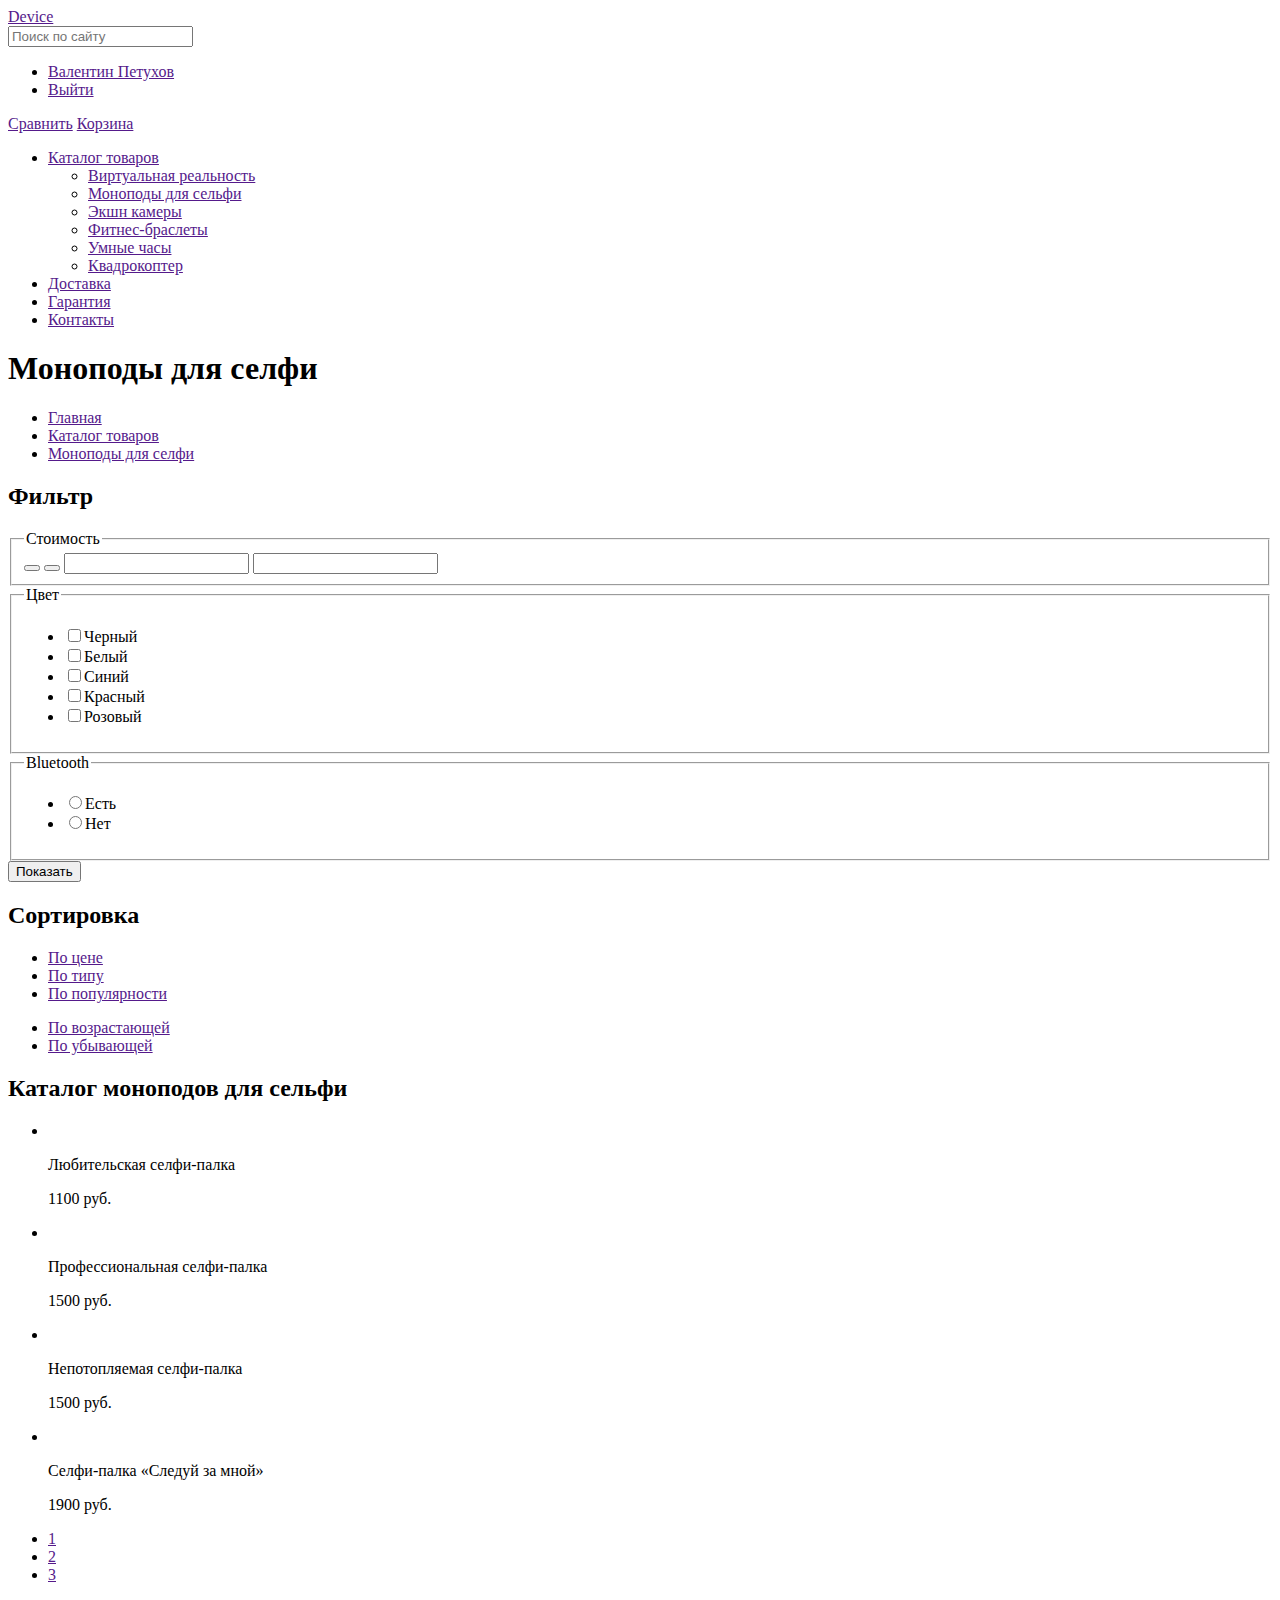
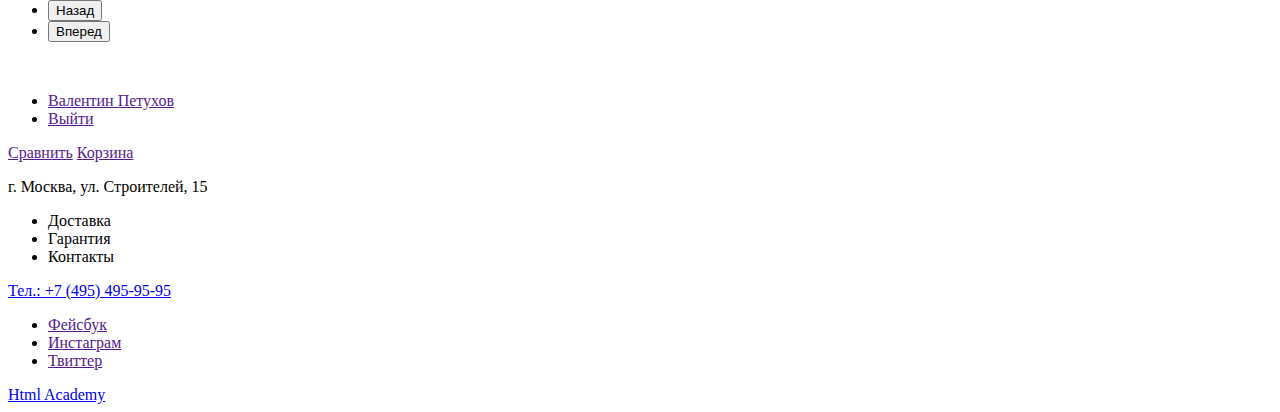
==== catalog.html @ 53449e1a "разметка главной и каталога" ====
<!DOCTYPE html>
<html lang="ru">

<head>
  <meta charset="UTF-8">
  <title>Интернет магазин электронных гаджетов "Device"</title>
</head>

<body>
  <header>
    <a href="">Device</a>
    <form action="">
      <input type="search" placeholder="Поиск по сайту">
    </form>
    <ul>
      <li><a href="">Валентин Петухов</a></li>
      <li><a href="">Выйти</a></li>
    </ul>
    <a href="">Сравнить</a>
    <a href="">Корзина</a>
    <nav>
      <ul>
        <li>
          <a href="">Каталог товаров</a>
          <ul>
            <li><a href="">Виртуальная реальность</a></li>
            <li><a href="">Моноподы для сельфи</a></li>
            <li><a href="">Экшн камеры</a></li>
            <li><a href="">Фитнес-браслеты</a></li>
            <li><a href="">Умные часы</a></li>
            <li><a href="">Квадрокоптер</a></li>
          </ul>
        </li>
        <li><a href="">Доставка</a></li>
        <li><a href="">Гарантия</a></li>
        <li><a href="">Контакты</a></li>
      </ul>
    </nav>
  </header>
  <main>
    <h1>Моноподы для селфи</h1>
    <ul>
      <li><a href="">Главная</a></li>
      <li><a href="">Каталог товаров</a></li>
      <li><a href="">Моноподы для селфи</a></li>
    </ul>
    <section>
      <h2>Фильтр</h2>
      <form action="https://echo.htmlacademy.ru">
        <fieldset>
          <legend>Стоимость</legend>
          <button type="button"></button>
          <button type="button"></button>
          <label for=""><input type="number" name="" id=""></label>
          <label for=""><input type="number" name="" id=""></label>
        </fieldset>
        <fieldset>
          <legend>Цвет</legend>
          <ul>
            <li><input type="checkbox" name="Black" id=""><label for="">Черный</label></li>
            <li><input type="checkbox" name="White" id=""><label for="">Белый</label></li>
            <li><input type="checkbox" name="Blue" id=""><label for="">Синий</label></li>
            <li><input type="checkbox" name="Red" id=""><label for="">Красный</label></li>
            <li><input type="checkbox" name="Pink" id=""><label for="">Розовый</label></li>
          </ul>
        </fieldset>
        <fieldset>
          <legend>Bluetooth</legend>
          <ul>
            <li><input type="radio" name="Bluetooth" id=""><label for="">Есть</label></li>
            <li><input type="radio" name="Bluetooth" id=""><label for="">Нет</label></li>
          </ul>
        </fieldset>
        <button type="submit">Показать</button>
      </form>
    </section>
    <div>
      <h2>Сортировка</h2>
      <ul>
        <li><a href="">По цене</a></li>
        <li><a href="">По типу</a></li>
        <li><a href="">По популярности</a></li>
      </ul>
      <ul>
        <li><a href="">По возрастающей</a></li>
        <li><a href="">По убывающей</a></li>
      </ul>
    </div>
    <section>
      <h2>Каталог моноподов для сельфи</h2>
      <ul>
        <li>
          <img src="" alt="">
          <p>Любительская селфи-палка</p>
          <p>1100 руб.</p>
        </li>
        <li>
          <img src="" alt="">
          <p>Профессиональная селфи-палка</p>
          <p>1500 руб.</p>
        </li>
        <li>
          <img src="" alt="">
          <p>Непотопляемая селфи-палка</p>
          <p>1500 руб.</p>
        </li>
        <li>
          <img src="" alt="">
          <p>Селфи-палка &laquo;Следуй за мной&raquo;</p>
          <p>1900 руб.</p>
        </li>
      </ul>
      <ul>
        <li><a href="">1</a></li>
        <li><a href="">2</a></li>
        <li><a href="">3</a></li>
      </ul>
      <ul>
        <li><button type="button">Назад</button></li>
        <li><button type="button">Вперед</button></li>
      </ul>
    </section>
  </main>
  <footer>
    <a href=""><img src="" alt=""></a>
    <ul>
      <li><a href="">Валентин Петухов</a></li>
      <li><a href="">Выйти</a></li>
    </ul>
    <a href="">Сравнить</a>
    <a href="">Корзина</a>
    <p>г. Москва, ул. Строителей, 15</p>
    <ul>
      <li>Доставка</li>
      <li>Гарантия</li>
      <li>Контакты</li>
    </ul>
    <a href="tel:+7 (495) 495-95-95">Тел.: +7 (495) 495-95-95</a>
    <ul>
      <li><a href="">Фейсбук</a></li>
      <li><a href="">Инстаграм</a></li>
      <li><a href="">Твиттер</a></li>
    </ul>
    <a class="link developers__link" href="https://htmlacademy.ru/intensive/htmlcss">Html Academy</a>
  </footer>
</body>

</html>
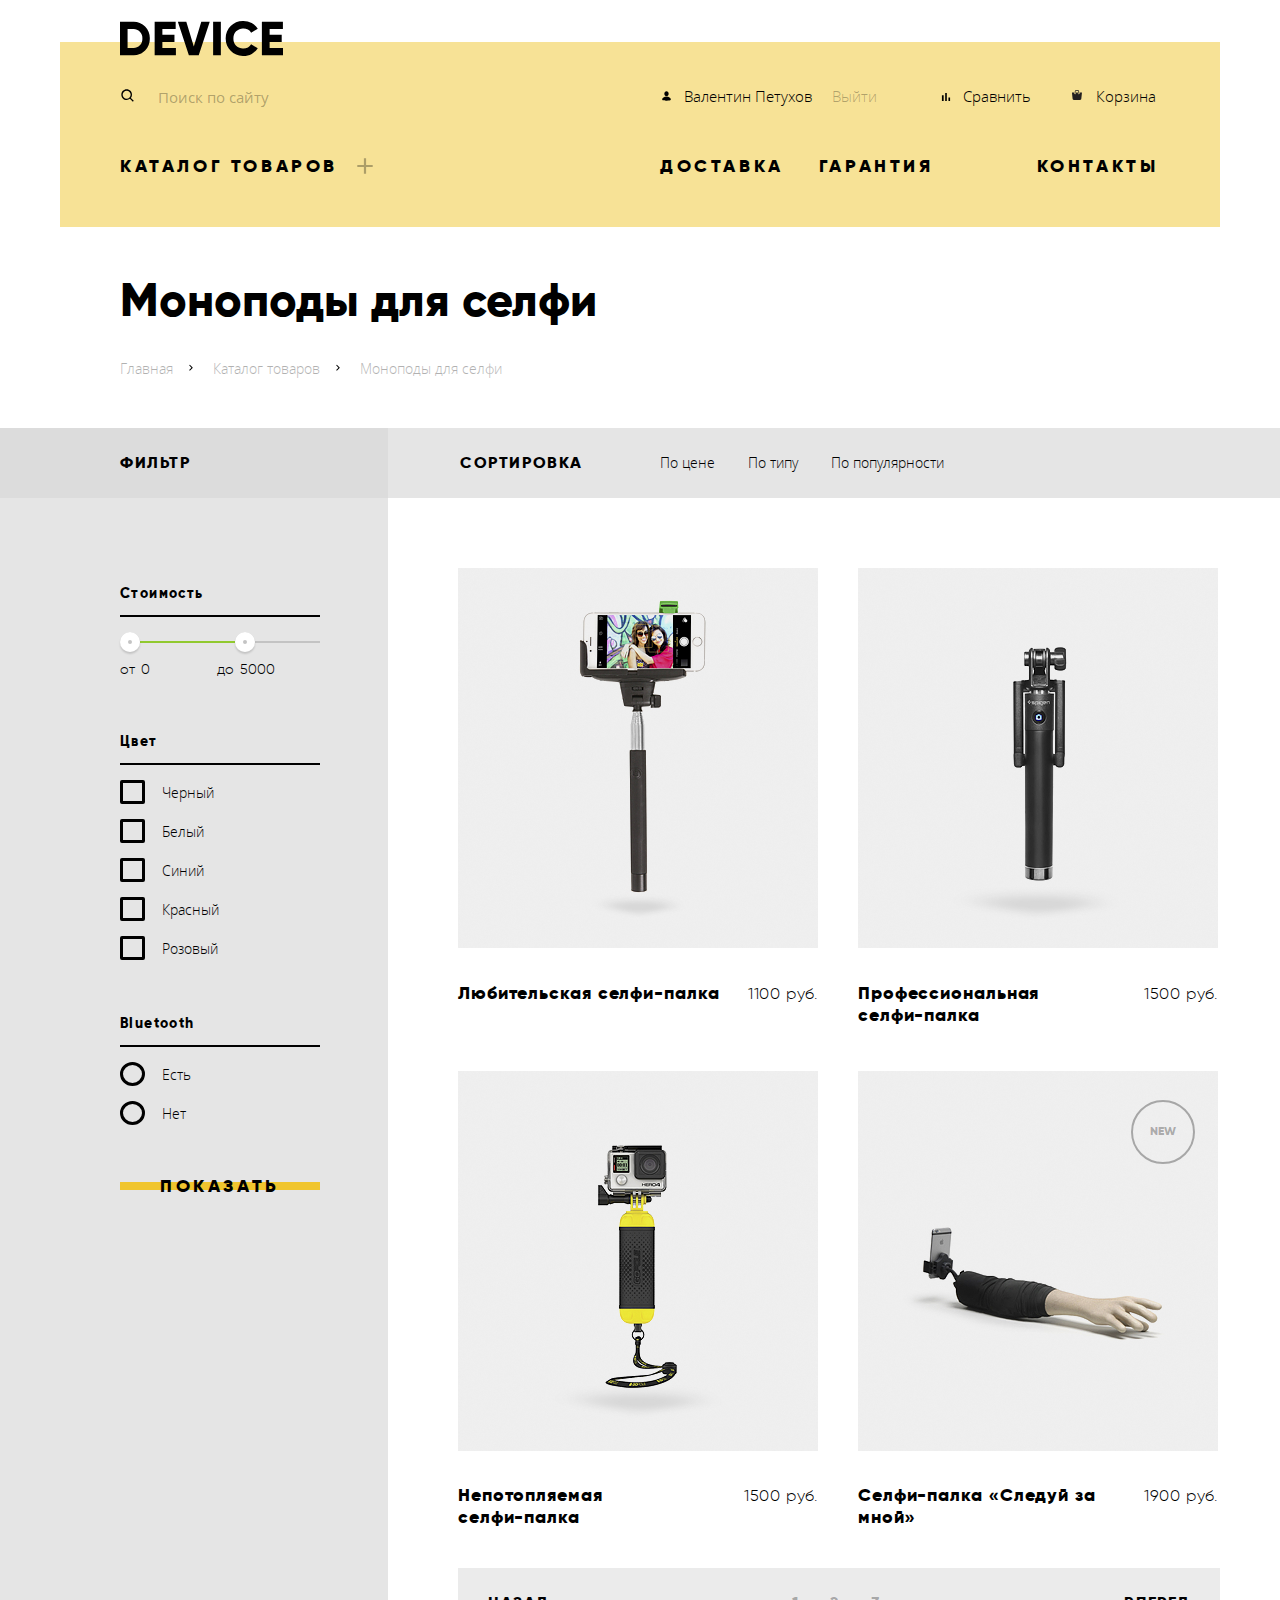
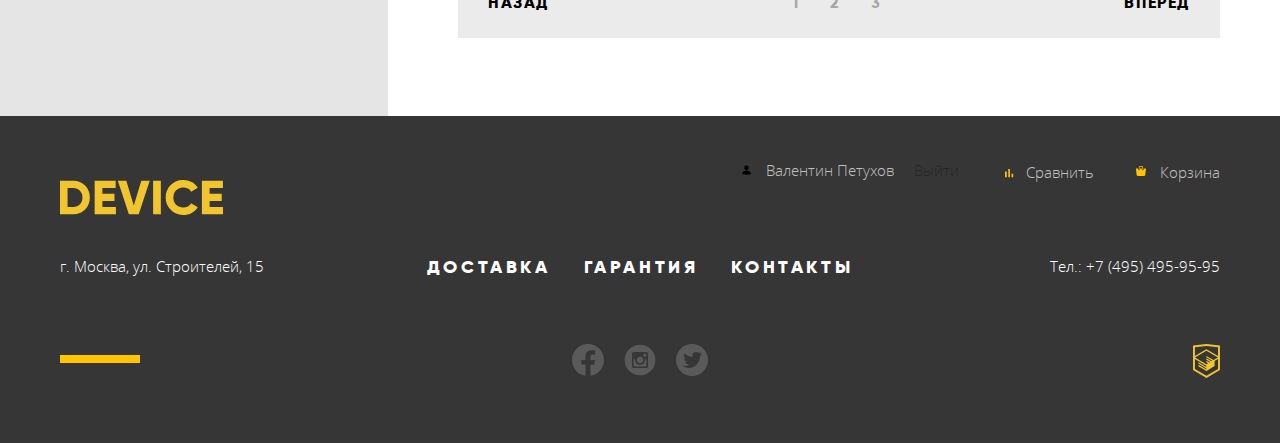
==== commit a7b90b4f: "стилизация каталога" ====
--- a/catalog.html
+++ b/catalog.html
@@ -4,144 +4,239 @@
 <head>
   <meta charset="UTF-8">
   <title>Интернет магазин электронных гаджетов "Device"</title>
+  <link href="css/normalize.css" rel="stylesheet">
+  <link href="css/style.css" rel="stylesheet">
 </head>
 
-<body>
-  <header>
-    <a href="">Device</a>
-    <form action="">
-      <input type="search" placeholder="Поиск по сайту">
-    </form>
-    <ul>
-      <li><a href="">Валентин Петухов</a></li>
-      <li><a href="">Выйти</a></li>
-    </ul>
-    <a href="">Сравнить</a>
-    <a href="">Корзина</a>
-    <nav>
-      <ul>
-        <li>
-          <a href="">Каталог товаров</a>
-          <ul>
-            <li><a href="">Виртуальная реальность</a></li>
-            <li><a href="">Моноподы для сельфи</a></li>
-            <li><a href="">Экшн камеры</a></li>
-            <li><a href="">Фитнес-браслеты</a></li>
-            <li><a href="">Умные часы</a></li>
-            <li><a href="">Квадрокоптер</a></li>
+<body class="page-body">
+  <div class="layout-positioner">
+    <header class="header page-body__catalog-header">
+      <a class="link logo-link header__logo " href="index.html"><img src="img/device-logo-black.svg" width="163"
+          height="35" alt="Логотип Device"></a>
+      <div class="header-container header-catalog-container">
+        <div class="header-top">
+          <form class="search-form" action="https://echo.htmlacademy.ru" method="GET">
+            <label class="search-form__label" for="search-form__search">
+              <span class="visually-hidden">Поиск по сайту</span>
+            </label>
+            <input class="search-form__input" id="search-form__search" type="search" placeholder="Поиск по сайту">
+            <button class="search-form__button" type="submit">найти</button>
+          </form>
+          <div class="header-top__user-menu">
+            <ul class="autorization-menu header-top__authorization-menu">
+              <li class="authorization-menu__item"><a class="link header-top__link authorization-menu__link"
+                  href="blank.html">Валентин Петухов</a></li>
+              <li class="authorization-menu__item"><a class="link header-top__link authorization-menu__link"
+                  href="blank.html">Выйти</a></li>
+            </ul>
+            <a class="link header-top__link header-top__link_type_compare" href="blank.html">Сравнить</a>
+            <a class="link header-top__link header-top__link_type_cart" href="blank.html">Корзина</a>
+          </div>
+        </div>
+        <div class="header-bottom">
+          <div class="catalog-menu-container">
+            <a class="link header-bottom__link" href="blank.html">Каталог товаров</a>
+            <ul class="catalog-menu">
+              <li class="catalog-menu__item"><a class="link catalog-menu__link" href="blank.html">Виртуальная
+                  реальность</a>
+              </li>
+              <li class="catalog-menu__item"><a class="link catalog-menu__link"
+                  href="blank.html">Фитнес-&nbsp;браслеты</a></li>
+              <li class="catalog-menu__item"><a class="link catalog-menu__link" href="blank.html">Квадрокоптер</a></li>
+              <li class="catalog-menu__item"><a class="link catalog-menu__link" href="catalog.html">Моноподы для
+                  сельфи</a></li>
+              <li class="catalog-menu__item"><a class="link catalog-menu__link" href="blank.html">Умные
+                  часы</a></li>
+              <li class="catalog-menu__item"><a class="link catalog-menu__link" href="blank.html">Экш-камеры</a></li>
+            </ul>
+          </div>
+          <nav class="main-navigation">
+            <ul class="main-navigation__list">
+              <li class="main-navigation__item"><a class="link header-bottom__link" href="blank.html">Доставка</a></li>
+              <li class="main-navigation__item"><a class="link header-bottom__link" href="blank.html">Гарантия</a></li>
+              <li class="main-navigation__item"><a class="link header-bottom__link" href="blank.html">Контакты</a></li>
+            </ul>
+          </nav>
+        </div>
+      </div>
+    </header>
+  </div>
+  <main class="main">
+    <div class="layout-positioner">
+      <h1 class="title main__title">Моноподы для селфи</h1>
+      <ul class="breadcrumbs main__breadcrumbs">
+        <li class="breadcrumbs__item"><a class="link breadcrumbs__item-content" href="index.html">Главная</a></li>
+        <li class="breadcrumbs__item"><a class="link breadcrumbs__item-content" href="blank.html">Каталог товаров</a>
+        </li>
+        <li class="breadcrumbs__item"><span class="breadcrumbs__item-content">Моноподы для селфи</span></li>
+      </ul>
+
+      <div class="main-container">
+        <section class="filter main__filter">
+          <h2 class="filter__title">Фильтр</h2>
+          <form class="filter-form" action="https://echo.htmlacademy.ru">
+            <fieldset class="filter-price filter-form__fieldset">
+              <legend class="fieldset__title">Стоимость</legend>
+              <div class="filter-price-content">
+                <div class="range-controls">
+                  <div class="range-controls__scale">
+                    <div class="range-controls__bar"></div>
+                  </div>
+                  <button class="range-controls__toggle range-controls__toggle_type_min" type="button"
+                    aria-label="Минимальная цена"></button>
+                  <button class="range-controls__toggle range-controls__toggle_type_max" type="button"
+                    aria-label="Максимальная цена"></button>
+                </div>
+                <div class="price-controls">
+                  <label class="min-price price-controls__label" aria-label="Минимальная цена">
+                    от <input type="number" name="min-price" value="0">
+                  </label>
+                  <label class="max-price price-controls__label" aria-label="Максимальная цена">
+                    до <input type="number" name="max-price" value="5000">
+                  </label>
+                </div>
+              </div>
+            </fieldset>
+            <fieldset class="filter-color filter-form__fieldset">
+              <legend class="fieldset__title">Цвет</legend>
+              <ul class="fieldset__list">
+                <li class="fieldset__item"><input class="visually-hidden filter-color__input" type="checkbox"
+                    name="Black" id="filter-color_color-1"><label class="fieldset__label filter-color__label"
+                    for="filter-color_color-1">Черный</label></li>
+                <li class="fieldset__item"><input class="visually-hidden filter-color__input" type="checkbox"
+                    name="White" id="filter-color_color-2"><label class="fieldset__label filter-color__label"
+                    for="filter-color_color-2">Белый</label></li>
+                <li class="fieldset__item"><input class="visually-hidden filter-color__input" type="checkbox"
+                    name="Blue" id="filter-color_color-3"><label class="fieldset__label filter-color__label"
+                    for="filter-color_color-3">Синий</label></li>
+                <li class="fieldset__item"><input class="visually-hidden filter-color__input" type="checkbox" name="Red"
+                    id="filter-color_color-4"><label class="fieldset__label filter-color__label"
+                    for="filter-color_color-4">Красный</label></li>
+                <li class="fieldset__item"><input class="visually-hidden filter-color__input" type="checkbox"
+                    name="Pink" id="filter-color_color-5"><label class="fieldset__label filter-color__label"
+                    for="filter-color_color-5">Розовый</label></li>
+              </ul>
+            </fieldset>
+            <fieldset class="filter-bluetooth filter-form__fieldset">
+              <legend class="fieldset__title">Bluetooth</legend>
+              <ul class="fieldset__list">
+                <li class="fieldset__item"><input class="visually-hidden filter-bluetooth__input" type="radio"
+                    name="Bluetooth" id="filter-bluetooth_on"><label class="fieldset__label filter-bluetooth__label"
+                    for="filter-bluetooth_on">Есть</label></li>
+                <li class="fieldset__item"><input class="visually-hidden filter-bluetooth__input" type="radio"
+                    name="Bluetooth" id="filter-bluetooth_off"><label class="fieldset__label filter-bluetooth__label"
+                    for="filter-bluetooth_off">Нет</label></li>
+              </ul>
+            </fieldset>
+            <button class="link-button filter-form__button" type="submit">Показать</button>
+          </form>
+
+        </section>
+        <div class="catalog-container">
+          <div class="sort-menu main__sort-menu">
+            <h2 class="sort-menu__title">Сортировка</h2>
+            <ul class="sort-menu__list">
+              <li class="sort-menu__item"><a class="link sort-menu__link" href="">По цене</a></li>
+              <li class="sort-menu__item"><a class="link sort-menu__link" href="">По типу</a></li>
+              <li class="sort-menu__item"><a class="link sort-menu__link" href="">По популярности</a></li>
+            </ul>
+            <ul class="sort-submenu sort-menu__sublist">
+              <li class="sort-submenu__item"><a href=""><span class="visually-hidden">По возрастанию</span></a></li>
+              <li class="sort-submenu__item"><a href=""><span class="visually-hidden">По убыванию</span></a></li>
+            </ul>
+          </div>
+          <section class="main-catalog main__catalog">
+            <h2 class="visually-hidden">Каталог моноподов для сельфи</h2>
+            <ul class="main-catalog__list">
+              <li class="main-catalog__item">
+                <img class="main-catalog__img" src="img/item-1_1.jpg" width="360" height="380" alt="">
+                <div class="main-catalog__desc">
+                  <a class="link main-catalog__link" href="">Любительская селфи-палка</a>
+                  <p class="main-catalog__price">1100 руб.</p>
+                </div>
+              </li>
+              <li class="main-catalog__item">
+                <img class="main-catalog__img" src="img/item-2_1.jpg" width="360" height="380" alt="">
+                <div class="main-catalog__desc">
+                  <a class="link main-catalog__link" href="blank.html">Профессиональная<br> селфи-палка</a>
+                  <p class="main-catalog__price">1500 руб.</p>
+                </div>
+              </li>
+              <li class="main-catalog__item">
+                <img class="main-catalog__img" src="img/item-3_1.jpg" width="360" height="380" alt="">
+                <div class="main-catalog__desc">
+                  <a class="link main-catalog__link" href="blank.html">Непотопляемая<br> селфи-палка</a>
+                  <p class="main-catalog__price">1500 руб.</p>
+                </div>
+              </li>
+              <li class="main-catalog__item main-catalog__item_type_new">
+                <img class="main-catalog__img" src="img/item-4_1.jpg" width="360" height="380" alt="">
+                <div class="main-catalog__desc">
+                  <a class="link main-catalog__link" href="blank.html">Селфи-палка &laquo;Следуй за мной&raquo;</a>
+                  <p class="main-catalog__price">1900 руб.</p>
+                </div>
+              </li>
+            </ul>
+            <div class="pagination-menu">
+              <button class="pagination-menu__button" type="button">Назад</button>
+              <ul class="pagination-menu__list">
+                <li class="pagination-menu__item"><span class="pagination-menu__item-content">1</span></li>
+                <li class="pagination-menu__item"><a class="link pagination-menu__item-content" href="">2</a></li>
+                <li class="pagination-menu__item"><a class="link pagination-menu__item-content" href="">3</a></li>
+              </ul>
+              <button class="pagination-menu__button" type="button">Вперед</button>
+            </div>
+          </section>
+        </div>
+      </div>
+    </div>
+  </main>
+  <footer class="footer">
+    <div class="layout-positioner">
+      <div class="footer-top">
+        <a class="link logo-link footer-top__logo-content" href=""><img class="footer-top__image-logo"
+            src="img/device-logo-yellow.svg" width="163" height="35" alt="Логотип Device"></a>
+        <div class="footer-top__user-menu footer-top-catalog__user-menu">
+          <ul class="autorization-menu footer-top__authorization-menu">
+            <li class="authorization-menu__item"><a class="link footer-top__link authorization-menu__link"
+                href="blank.html">Валентин Петухов</a></li>
+            <li class="authorization-menu__item"><a class="link footer-top__link authorization-menu__link"
+                href="blank.html">Выйти</a></li>
           </ul>
-        </li>
-        <li><a href="">Доставка</a></li>
-        <li><a href="">Гарантия</a></li>
-        <li><a href="">Контакты</a></li>
-      </ul>
-    </nav>
-  </header>
-  <main>
-    <h1>Моноподы для селфи</h1>
-    <ul>
-      <li><a href="">Главная</a></li>
-      <li><a href="">Каталог товаров</a></li>
-      <li><a href="">Моноподы для селфи</a></li>
-    </ul>
-    <section>
-      <h2>Фильтр</h2>
-      <form action="https://echo.htmlacademy.ru">
-        <fieldset>
-          <legend>Стоимость</legend>
-          <button type="button"></button>
-          <button type="button"></button>
-          <label for=""><input type="number" name="" id=""></label>
-          <label for=""><input type="number" name="" id=""></label>
-        </fieldset>
-        <fieldset>
-          <legend>Цвет</legend>
-          <ul>
-            <li><input type="checkbox" name="Black" id=""><label for="">Черный</label></li>
-            <li><input type="checkbox" name="White" id=""><label for="">Белый</label></li>
-            <li><input type="checkbox" name="Blue" id=""><label for="">Синий</label></li>
-            <li><input type="checkbox" name="Red" id=""><label for="">Красный</label></li>
-            <li><input type="checkbox" name="Pink" id=""><label for="">Розовый</label></li>
-          </ul>
-        </fieldset>
-        <fieldset>
-          <legend>Bluetooth</legend>
-          <ul>
-            <li><input type="radio" name="Bluetooth" id=""><label for="">Есть</label></li>
-            <li><input type="radio" name="Bluetooth" id=""><label for="">Нет</label></li>
-          </ul>
-        </fieldset>
-        <button type="submit">Показать</button>
-      </form>
-    </section>
-    <div>
-      <h2>Сортировка</h2>
-      <ul>
-        <li><a href="">По цене</a></li>
-        <li><a href="">По типу</a></li>
-        <li><a href="">По популярности</a></li>
-      </ul>
-      <ul>
-        <li><a href="">По возрастающей</a></li>
-        <li><a href="">По убывающей</a></li>
-      </ul>
+          <a class="link footer-top-user-menu__link" href="blank.html">Сравнить</a>
+          <a class="link footer-top-user-menu__link" href="blank.html">Корзина</a>
+        </div>
+      </div>
+      <div class="footer-middle">
+        <p class="footer-middle__address">г. Москва, ул. Строителей, 15</p>
+        <ul class="footer-middle__shop-menu">
+          <li class="footer-middle-shop-menu__item"><a class="link footer-middle-shop-menu__link"
+              href="blank.html">Доставка</a>
+          </li>
+          <li class="footer-middle-shop-menu__item"><a class="link footer-middle-shop-menu__link"
+              href="blank.html">Гарантия</a>
+          </li>
+          <li class="footer-middle-shop-menu__item"><a class="link footer-middle-shop-menu__link"
+              href="blank.html">Контакты</a>
+          </li>
+        </ul>
+        <div class="footer-middle__tel-container">
+          <a class="link footer-middle__tel" href="tel:+74954959595">Тел.: +7 (495) 495-95-95</a>
+        </div>
+      </div>
+      <div class="footer-bottom">
+        <ul class="footer-bottom__social-menu">
+          <li class="footer-bottom-social-menu__item"><a class="link footer-bottom-social-menu__link"
+              href="blank.html"><span class="visually-hidden">Фейсбук</span></a></li>
+          <li class="footer-bottom-social-menu__item"><a class="link footer-bottom-social-menu__link"
+              href="blank.html"><span class="visually-hidden">Инстаграм</span></a></li>
+          <li class="footer-bottom-social-menu__item"><a class="link footer-bottom-social-menu__link"
+              href="blank.html"><span class="visually-hidden">Твиттер</span></a></li>
+        </ul>
+        <a class="link footer-bottom__developers-link" href="https://htmlacademy.ru/intensive/htmlcss"><span
+            class="visually-hidden">HTML Academy</span></a>
+      </div>
     </div>
-    <section>
-      <h2>Каталог моноподов для сельфи</h2>
-      <ul>
-        <li>
-          <img src="" alt="">
-          <p>Любительская селфи-палка</p>
-          <p>1100 руб.</p>
-        </li>
-        <li>
-          <img src="" alt="">
-          <p>Профессиональная селфи-палка</p>
-          <p>1500 руб.</p>
-        </li>
-        <li>
-          <img src="" alt="">
-          <p>Непотопляемая селфи-палка</p>
-          <p>1500 руб.</p>
-        </li>
-        <li>
-          <img src="" alt="">
-          <p>Селфи-палка &laquo;Следуй за мной&raquo;</p>
-          <p>1900 руб.</p>
-        </li>
-      </ul>
-      <ul>
-        <li><a href="">1</a></li>
-        <li><a href="">2</a></li>
-        <li><a href="">3</a></li>
-      </ul>
-      <ul>
-        <li><button type="button">Назад</button></li>
-        <li><button type="button">Вперед</button></li>
-      </ul>
-    </section>
-  </main>
-  <footer>
-    <a href=""><img src="" alt=""></a>
-    <ul>
-      <li><a href="">Валентин Петухов</a></li>
-      <li><a href="">Выйти</a></li>
-    </ul>
-    <a href="">Сравнить</a>
-    <a href="">Корзина</a>
-    <p>г. Москва, ул. Строителей, 15</p>
-    <ul>
-      <li>Доставка</li>
-      <li>Гарантия</li>
-      <li>Контакты</li>
-    </ul>
-    <a href="tel:+7 (495) 495-95-95">Тел.: +7 (495) 495-95-95</a>
-    <ul>
-      <li><a href="">Фейсбук</a></li>
-      <li><a href="">Инстаграм</a></li>
-      <li><a href="">Твиттер</a></li>
-    </ul>
-    <a class="link developers__link" href="https://htmlacademy.ru/intensive/htmlcss">Html Academy</a>
   </footer>
 </body>
 
--- a/css/style.css
+++ b/css/style.css
@@ -0,0 +1,1873 @@
+/* fonts */
+
+@font-face {
+  font-style: normal;
+  font-weight: 400;
+  font-family: "Open Sans";
+
+  src: local("Open Sans"), local("OpenSans-Regular"),
+  url("../fonts/opensans.woff2") format("woff2"),
+  url("../fonts/opensans.woff") format("woff");
+}
+
+@font-face {
+  font-style: normal;
+  font-weight: 300;
+  font-family: "Open Sans";
+
+  src: local("Open Sans Light"), local("OpenSans-Light"),
+  url("../fonts/opensanslight.woff2") format("woff2"),
+  url("../fonts/opensanslight.woff") format("woff");
+}
+
+@font-face {
+  font-style: normal;
+  font-weight: 300;
+  font-family: "Gilroy";
+
+  src: local("Gilroy Light"), local("Gilroy-Light"),
+  url("../fonts/gilroylight.woff2") format("woff2"),
+  url("../fonts/gilroylight.woff") format("woff");
+}
+
+@font-face {
+  font-style: normal;
+  font-weight: 800;
+  font-family: "Gilroy";
+
+  src: local("Gilroy ExtraBold"), local("Gilroy-ExtraBold"),
+  url("../fonts/gilroyextrabold.woff2") format("woff2"),
+  url("../fonts/gilroyextrabold.woff") format("woff");
+}
+
+/* Variables */
+
+:root {
+  --black-300: #363636;
+  --black-400: #000000;
+  --black-opacity-015: rgba(0, 0, 0, 0.15);
+  --black-opacity-03: rgba(0, 0, 0, 0.3);
+  --black-opacity-04: rgba(0, 0, 0, 0.4);
+  --black-opacity-06: rgba(0, 0, 0, 0.6);
+  --green-400: #91c92f;
+  --grey-350: #f2f2f2;
+  --grey-400: #e5e5e5;
+  --grey-450: #eaeaea;
+  --grey-475: #ebebeb;
+  --grey-500: #dcdcdc;
+  --grey-550: #c4c4c4;
+  --pink-300: #f6dada;
+  --white-400: #ffffff;
+  --white-opacity-03: rgba(255, 255, 255, 0.3);
+  --white-opacity-07: rgba(255, 255, 255, 0.7);
+  --yellow-200: #f7e296;
+  --yellow-200-opacity-05: rgba(247, 226, 150, 0.5);
+  --yellow-500: #f0c52e;
+  --yellow-500-opacity-03: rgba(240, 197, 46, 0.3);
+  --yellow-500-opacity-05: rgba(240, 197, 46, 0.5);
+  --yellow-550: #ffc600;
+}
+
+/* Global */
+
+body {
+  min-width: 1200px;
+  margin: 0;
+  padding: 0;
+
+  font-weight: 300;
+  font-size: 15px;
+  font-family: "Open Sans", Arial, sans-serif;
+  color: var(--black-400);
+}
+
+img {
+  max-width: 100%;
+  height: auto;
+}
+
+/* blank.html */
+
+.unavailable-content {
+  min-height: 400px;
+}
+
+/* layout-positioner */
+
+.layout-positioner {
+  width: 1160px;
+  margin: 0 auto;
+  padding: 0 20px;
+}
+
+/* visually-hidden */
+
+.visually-hidden {
+  position: absolute;
+
+  width: 1px;
+  height: 1px;
+  margin: -1px;
+  padding: 0;
+  overflow: hidden;
+
+  border: 0;
+
+  clip: rect(0 0 0 0);
+}
+
+/* Link */
+
+.link {
+  color: var(--black-400);
+  text-decoration: none;
+}
+
+/* Link-button */
+
+.link-button {
+  position: relative;
+  z-index: 1;
+
+  display: inline-block;
+
+  font-weight: 800;
+  font-size: 18px;
+  line-height: 22px;
+  font-family: "Gilroy", Arial, sans-serif;
+  text-transform: uppercase;
+  letter-spacing: 0.2em;
+
+  background-color: transparent;
+  border: none;
+  cursor: pointer;
+}
+
+.link-button::before {
+  content: "";
+  position: absolute;
+  top: 40%;
+  left: 0;
+  z-index: -1;
+
+  width: 100%;
+  height: 8px;
+
+  background-color: var(--yellow-500);
+
+  transition: all 0.3s ease-in;
+}
+
+.link-button:hover::before {
+  top: 0;
+
+  height: 100%;
+}
+
+/* Title */
+
+.title {
+  font-weight: 800;
+  font-size: 47px;
+  line-height: 58px;
+  font-family: "Gilroy", Arial, sans-serif;
+}
+
+/* Header */
+
+.header {
+  position: relative;
+
+  margin: 21px 0 0;
+  padding: 21px 0 0;
+}
+
+.header-container {
+  padding: 28px 60px 166px;
+
+  background-color: var(--yellow-200);
+}
+
+.header__logo {
+  position: absolute;
+  top: 0;
+  left: 60px;
+}
+
+.header-top {
+  display: grid;
+  align-items: center;
+  margin: 0 0 34px;
+
+  line-height: 20px;
+
+  gap: 40px;
+  grid-template-columns: 1fr 1fr;
+}
+
+.search-form {
+  position: relative;
+}
+
+.search-form::before {
+  content: "";
+  position: absolute;
+  top: 18px;
+  left: 0;
+
+  width: 16px;
+  height: 16px;
+
+  background-image: url(../img/decorative/icon_search.svg);
+  background-repeat: no-repeat;
+  background-position: 0 0;
+}
+
+.search-form:focus-within::after {
+  content: "";
+  position: absolute;
+  bottom: 0;
+  left: 0;
+
+  width: 356px;
+  height: 2px;
+
+  background-color: var(--black-400);
+}
+
+.search-form__input {
+  width: 356px;
+  padding: 15px 15px 15px 38px;
+
+  background-color: transparent;
+  border: none;
+  outline: none;
+}
+
+.search-form__input:focus + .search-form__button,
+.search-form__button:active {
+  visibility: visible;
+}
+
+.search-form__input::placeholder {
+  color: var(--black-opacity-03);
+}
+
+.search-form__input:hover::placeholder {
+  color: var(--black-opacity-06);
+}
+
+.search-form__button {
+  display: inline-block;
+  margin: 0 0 0 -4px;
+  padding: 15px 17px;
+
+  font-weight: 300;
+  vertical-align: bottom;
+  text-transform: uppercase;
+
+  background-color: transparent;
+  border: 2px solid var(--black-400);
+  visibility: hidden;
+}
+
+.search-form__button:hover {
+  color: var(--white-400);
+
+  background-color: var(--black-400);
+}
+
+.search-form__button:active {
+  color: var(--white-opacity-03);
+
+  background-color: var(--black-400);
+}
+
+.header-top__user-menu {
+  display: flex;
+  flex-wrap: wrap;
+}
+
+.header-top__link {
+  position: relative;
+
+  padding: 0 0 0 24px;
+}
+
+.header-top__link:hover {
+  opacity: 0.6;
+}
+
+.header-top__link:active {
+  opacity: 0.3;
+}
+
+.header-top__link::before {
+  content: "";
+  position: absolute;
+  top: 4px;
+  left: 0;
+
+  background-repeat: no-repeat;
+}
+
+.header-top__link_type_enter {
+  margin: 0 216px 0 0;
+}
+
+.header-top__link_type_enter::before {
+  width: 13px;
+  height: 14px;
+
+  background-image: url(../img/decorative/icon_user.svg);
+}
+
+.header-top__link_type_compare {
+  margin: 0 41px 0 0;
+}
+
+.header-top__link_type_compare::before {
+  width: 13px;
+  height: 14px;
+
+  background-image: url(../img/decorative/icon_chart.svg);
+}
+
+.header-top__link_type_cart::before {
+  width: 10px;
+  height: 10px;
+
+  background-image: url(../img/decorative/icon_cart.svg);
+}
+
+.header-bottom {
+  display: grid;
+
+  font-weight: 800;
+  font-size: 18px;
+  line-height: 22px;
+  font-family: "Gilroy", Arial, sans-serif;
+  color: #000000;
+  text-transform: uppercase;
+  letter-spacing: 0.2em;
+
+  gap: 10px;
+  grid-template-columns: 530px 1fr;
+}
+
+.header-bottom__link:hover {
+  color: var(--black-opacity-06);
+}
+
+.header-bottom__link:active {
+  color: var(--black-opacity-03);
+}
+
+.catalog-menu-container .header-bottom__link {
+  position: relative;
+
+  padding: 0 38px 0 0;
+}
+
+.catalog-menu-container .header-bottom__link::after {
+  content: "";
+  position: absolute;
+  right: 0;
+
+  width: 22px;
+  height: 22px;
+
+  background-image: url(../img/decorative/icon_plus.svg);
+}
+
+.catalog-menu {
+  display: grid;
+  justify-content: space-between;
+  max-width: 550px;
+  margin: 0;
+  padding: 0;
+
+  list-style: none;
+  font-weight: 300;
+  font-size: 15px;
+  line-height: 20px;
+  text-transform: none;
+  letter-spacing: normal;
+
+  grid-template-columns: 240px 1fr 1fr;
+}
+
+.catalog-menu {
+  display: none;
+}
+
+.catalog-menu__item:nth-child(3) {
+  justify-self: end;
+}
+
+.catalog-menu__item:last-child {
+  grid-row: 3/4;
+}
+
+.catalog-menu__link {
+  display: inline-block;
+  padding: 12px 10px;
+}
+
+.main-navigation__list {
+  display: flex;
+  flex-wrap: wrap;
+  margin: 0;
+  padding: 0;
+
+  list-style: none;
+}
+
+.main-navigation__item:first-child {
+  margin: 0 35px 0 0;
+}
+
+.main-navigation__item:nth-child(2) {
+  margin: 0 103px 0 0;
+}
+
+/* Main */
+
+/* Promo-products */
+
+.main__promo-sliders {
+  position: relative;
+
+  margin: -147px 0 0;
+  padding: 110px 0 113px 0;
+}
+
+.promo-sliders {
+  margin: 0;
+  padding: 0;
+
+  list-style: none;
+}
+
+.promo-slider {
+  display: none;
+  padding: 0 47px 0;
+
+  gap: 40px;
+  grid-template-columns: 1fr 1fr;
+}
+
+.promo-slider_current {
+  display: grid;
+}
+
+.promo-slider__image {
+  position: absolute;
+}
+
+.promo-slider:first-child .promo-slider__image {
+  bottom: 117px;
+  left: 91px;
+}
+
+.promo-slider:nth-child(2) .promo-slider__image {
+  bottom: 78px;
+  left: 117px;
+}
+
+.promo-slider:last-child .promo-slider__image {
+  top: 99px;
+  left: 31px;
+}
+
+.promo-slider__desc {
+  position: relative;
+}
+
+.promo-slider__desc::before {
+  content: "";
+  position: absolute;
+  top: -60px;
+  left: 0;
+
+  width: 100px;
+  height: 7px;
+
+  background-color: var(--white-400);
+}
+
+.promo-slider__desc::after {
+  content: "";
+  position: absolute;
+  top: -68px;
+  right: -6px;
+
+  background-repeat: no-repeat;
+}
+
+.promo-slider:first-child .promo-slider__desc::after {
+  width: 182px;
+  height: 170px;
+
+  background-image: url(../img/decorative/01.svg);
+}
+
+.promo-slider:nth-child(2) .promo-slider__desc::after {
+  width: 212px;
+  height: 170px;
+
+  background-image: url(../img/decorative/02.svg);
+}
+
+.promo-slider:last-child .promo-slider__desc::after {
+  width: 212px;
+  height: 170px;
+
+  background-image: url(../img/decorative/03.svg);
+}
+
+.promo-slider__title {
+  position: relative;
+  z-index: 1;
+
+  margin: 0 0 25px;
+}
+
+.promo-slider__text {
+  max-width: 478px;
+  margin: 0 0 51px;
+
+  line-height: 20px;
+}
+
+.promo-slider__buttons-container {
+  display: flex;
+  flex-wrap: wrap;
+}
+
+.promo-slider__link-button {
+  margin: 0 180px 0 0;
+  padding: 9px 42px;
+}
+
+.promo-slider__link-button:active {
+  color: var(--black-opacity-03);
+}
+
+.slider-controls {
+  display: flex;
+  flex-wrap: wrap;
+  align-self: center;
+  margin: 0;
+  padding: 0;
+
+  list-style: none;
+}
+
+.slider-controls__item:not(:last-child) {
+  margin: 0 18px 0 0;
+}
+
+.slider-controls__button {
+  display: inline-block;
+  width: 12px;
+  height: 12px;
+  padding: 0;
+
+  background-color: transparent;
+  border: 1px solid var(--black-400);
+  border-radius: 60%;
+}
+
+.slider-controls__button-current {
+  box-shadow: inset 0 0 0 2px var(--white-400),
+  inset 0 0 0 3px var(--black-400);
+}
+
+.slider-table tbody {
+  display: flex;
+  flex-wrap: wrap;
+  width: 444px;
+  margin: 50px 0 0;
+
+  font-family: "Gilroy", Arial, sans-serif;
+  letter-spacing: 0.2em;
+}
+
+.slider-table__item {
+  display: flex;
+  flex-direction: column;
+  flex-wrap: wrap;
+}
+
+.slider-table__item:not(:last-child) {
+  margin: 0 60px 0 0;
+}
+
+.slider-table__value {
+  margin: 0 0 15px;
+
+  font-size: 36px;
+  line-height: 42px;
+}
+
+
+.slider-table__name {
+  font-size: 13px;
+  line-height: 15px;
+  letter-spacing: 0.1em;
+}
+
+.main__catalog-products {
+  margin: 0 0 72px;
+}
+
+.catalog-products {
+  display: flex;
+  flex-wrap: wrap;
+  justify-content: space-between;
+  margin: 0;
+  padding: 0;
+
+  list-style: none;
+}
+
+.catalog-products__item {
+  width: 160px;
+}
+
+.catalog-products__link:hover .catalog-products__image-container,
+.catalog-products__link:active .catalog-products__image-container {
+  background-color: var(--yellow-500);
+}
+
+.catalog-products__link:active .catalog-products__figcaption,
+.catalog-products__link:active .catalog-products__image {
+  opacity: 0.3;
+}
+
+.catalog-products__figure {
+  margin: 0;
+}
+
+.catalog-products__image-container {
+  display: flex;
+  flex-wrap: wrap;
+  justify-content: center;
+  align-content: center;
+  min-height: 160px;
+  margin: 0 0 38px;
+
+  background-color: var(--yellow-200);
+}
+
+.catalog-products__figcaption {
+  font-weight: 800;
+  font-size: 18px;
+  line-height: 22px;
+  font-family: "Gilroy", Arial, sans-serif;
+  letter-spacing: 0.05em;
+}
+
+.catalog-products__item:nth-child(2) .catalog-products__figcaption {
+  letter-spacing: 0;
+}
+
+.catalog-products__item:nth-child(4) .catalog-products__figcaption {
+  letter-spacing: -0.01em;
+}
+
+.main__services-sliders {
+  position: relative;
+
+  margin: 0 0 90px;
+  padding: 86px 0 0;
+
+  background-color: var(--grey-400);
+}
+
+.main__services-sliders::before {
+  content: "";
+  position: absolute;
+  top: 0;
+
+  width: 100%;
+  height: 115px;
+
+  background-color: var(--white-400);
+}
+
+.services-sliders__container {
+  display: grid;
+  min-height: 317px;
+
+  gap: 116px;
+  grid-template-columns: 285px 1fr;
+}
+
+.services-sliders__nav {
+  position: relative;
+
+  margin: 0;
+  padding: 9px 8px 0 0;
+
+  list-style: none;
+}
+
+.services-sliders__nav::after {
+  content: "";
+  position: absolute;
+  top: -71px;
+  right: 0;
+
+  width: 8px;
+  height: 320px;
+
+  background-color: var(--black-400);
+}
+
+.services-sliders__nav-content:not(:last-child) {
+  margin: 0 0 21px;
+}
+
+.services-sliders__button {
+  width: 160px;
+  min-height: 40px;
+}
+
+.services-sliders__nav-content-current {
+  background-color: var(--black-400);
+}
+
+.services-sliders__nav-content-current .services-sliders__button {
+  color: var(--yellow-200);
+}
+
+.services-sliders__nav-content-current .link-button::before {
+  display: none;
+}
+
+.services-sliders__list {
+  margin: 0;
+  padding: 0;
+
+  list-style: none;
+}
+
+.services-slider {
+  position: relative;
+
+  display: none;
+}
+
+.services-slider_current {
+  display: block;
+}
+
+.services-slider::after {
+  content: "";
+  position: absolute;
+  top: 0;
+  right: 0;
+}
+
+.services-slider:first-child::after {
+  width: 136px;
+  height: 164px;
+
+  background-image: url(../img/decorative/delivery.svg);
+}
+
+.services-slider:nth-child(2)::after {
+  width: 171px;
+  height: 195px;
+
+  background-image: url(../img/decorative/warranty.svg);
+}
+
+.services-slider:last-child::after {
+  width: 156px;
+  height: 188px;
+
+  background-image: url(../img/decorative/credit.svg);
+}
+
+.services-slider__title {
+  max-width: 575px;
+  margin: 0 0 40px;
+
+  letter-spacing: 0.2em;
+}
+
+.services-slider__text {
+  max-width: 575px;
+
+  line-height: 30px;
+  letter-spacing: 0.1em;
+}
+
+.main__manufacturers {
+  margin: 0 0 90px;
+}
+
+.manufacturers__list {
+  display: flex;
+  flex-wrap: wrap;
+  justify-content: space-between;
+  margin: 0;
+  padding: 0;
+
+  list-style: none;
+}
+
+.manufacturers__link {
+  display: block;
+}
+
+.manufacturers__link:hover {
+  width: 260px;
+  height: 100px;
+
+  background-repeat: no-repeat;
+}
+
+.manufacturers__item:first-child .manufacturers__link:hover {
+  background-image: url(../img/manufacturers_logo-1_1.png);
+}
+
+.manufacturers__item:nth-child(2) .manufacturers__link:hover {
+  background-image: url(../img/manufacturers_logo-2_2.png);
+}
+
+.manufacturers__item:nth-child(3) .manufacturers__link:hover {
+  background-image: url(../img/manufacturers_logo-3_3.png);
+}
+
+.manufacturers__item:last-child .manufacturers__link:hover {
+  background-image: url(../img/manufacturers_logo-4_4.png);
+}
+
+.manufacturers__image {
+  vertical-align: bottom;
+}
+
+.main__info-container {
+  display: grid;
+  margin: 0 0 77px;
+
+  gap: 127px;
+  grid-template-columns: 473px 560px;
+}
+
+.info__title {
+  margin: 0 0 42px;
+
+  letter-spacing: 0.2em;
+}
+
+.info__text {
+  margin: 0 0 40px;
+
+  line-height: 28px;
+}
+
+.info__text:nth-of-type(2) {
+  margin: 0 0 60px;
+}
+
+.about-us,
+.contacts {
+  position: relative;
+
+  padding: 57px 0 0;
+}
+
+.about-us::before,
+.contacts::before {
+  content: "";
+  position: absolute;
+  top: 0;
+  left: 0;
+
+  width: 80px;
+  height: 7px;
+
+  background-color: var(--black-400);
+}
+
+.about-us__list {
+  margin: 0 0 68px;
+  padding: 0;
+
+  list-style: none;
+}
+
+.about-us__item {
+  position: relative;
+
+  padding: 0 0 0 32px;
+
+  font-weight: 800;
+  font-size: 16px;
+  line-height: 28px;
+  font-family: "Gilroy", Arial, sans-serif;
+}
+
+.about-us__item:not(:last-child) {
+  margin: 0 0 15px;
+}
+
+.about-us__item::before {
+  content: "";
+  position: absolute;
+  top: 10px;
+  left: 0;
+
+  width: 3px;
+  height: 3px;
+
+  border: 2px solid var(--grey-400);
+  border-radius: 50%;
+}
+
+.about-us__link-button {
+  padding: 9px 18px 9px 24px;
+}
+
+.contacts__image-link {
+  display: block;
+  margin: 0 0 75px;
+}
+
+.contacts__image {
+  vertical-align: bottom;
+}
+
+.contacts__link-button {
+  padding: 9px 39px;
+}
+
+.footer {
+  min-height: 213px;
+  padding: 46px 0 65px;
+
+  background-color: var(--black-300);
+}
+
+.footer-top {
+  display: flex;
+  flex-wrap: wrap;
+  justify-content: space-between;
+  min-height: 53px;
+  margin: 0 0 41px;
+}
+
+.footer-top__logo-content {
+  align-self: flex-end;
+}
+
+.footer-top__image-logo {
+  vertical-align: bottom;
+}
+
+.footer-top__user-menu {
+  display: flex;
+  flex-wrap: wrap;
+  justify-content: space-between;
+  align-self: flex-start;
+  min-width: 323px;
+}
+
+.footer-top-user-menu__link {
+  position: relative;
+
+  padding: 0 0 0 24px;
+
+  line-height: 20px;
+  color: var(--white-opacity-07);
+}
+
+.footer-top-user-menu__link:hover {
+  color: var(--white-400);
+}
+
+.footer-top-user-menu__link:active {
+  color: var(--white-opacity-03);
+}
+
+.footer-top-user-menu__link::before {
+  content: "";
+  position: absolute;
+  top: 4px;
+  left: 0;
+
+  background-repeat: no-repeat;
+}
+
+.footer-top-user-menu__link:hover::before {
+  opacity: 0.6;
+}
+
+.footer-top-user-menu__link:active::before {
+  opacity: 0.3;
+}
+
+.footer-top-user-menu__link:first-child::before {
+  width: 13px;
+  height: 14px;
+
+  background-image: url(../img/decorative/icon_user_yellow.svg);
+}
+
+.footer-top-user-menu__link:nth-child(2)::before {
+  width: 14px;
+  height: 14px;
+
+  background-image: url(../img/decorative/icon_chart_yellow.svg);
+}
+
+.footer-top-user-menu__link:last-child::before {
+  width: 10px;
+  height: 10px;
+
+  background-image: url(../img/decorative/icon_cart_yellow.svg);
+}
+
+.footer-middle {
+  display: flex;
+  flex-wrap: wrap;
+  justify-content: flex-start;
+  min-height: 48px;
+  margin: 0 0 40px;
+}
+
+.footer-middle__address {
+  margin: 0;
+}
+
+.footer-middle__address,
+.footer-middle__tel-container {
+  width: 330px;
+}
+
+.footer-middle__tel-container {
+  text-align: right;
+}
+
+.footer-middle__address,
+.footer-middle__tel {
+  line-height: 20px;
+  color: var(--white-400);
+}
+
+.footer-middle__shop-menu {
+  display: flex;
+  flex-grow: 1;
+  flex-wrap: wrap;
+  justify-content: center;
+  margin: 0;
+  padding: 0;
+
+  list-style: none;
+}
+
+.footer-middle-shop-menu__item:not(:last-child) {
+  margin: 0 33px 0 0;
+}
+
+.footer-middle-shop-menu__link {
+  font-weight: 800;
+  font-size: 18px;
+  line-height: 22px;
+  font-family: "Gilroy", Arial, sans-serif;
+  vertical-align: top;
+  color: var(--white-400);
+  text-transform: uppercase;
+  letter-spacing: 0.2em;
+}
+
+.footer-middle-shop-menu__link:hover {
+  opacity: 0.6;
+}
+
+.footer-middle-shop-menu__link:active {
+  opacity: 0.3;
+}
+
+.footer-bottom {
+  position: relative;
+
+  display: grid;
+
+  grid-template-columns: 1fr 1fr 1fr;
+}
+
+.footer-bottom::before {
+  content: "";
+  position: absolute;
+  top: 11px;
+  left: 0;
+
+  width: 80px;
+  height: 8px;
+
+  background-color: var(--yellow-550);
+}
+
+.footer-bottom__social-menu {
+  display: flex;
+  justify-content: space-between;
+  min-width: 136px;
+  margin: 0;
+  padding: 0;
+
+  list-style: none;
+
+  grid-column: 2/3;
+  justify-self: center;
+}
+
+.footer-bottom-social-menu__link {
+  display: block;
+  width: 32px;
+  height: 32px;
+
+  background-repeat: no-repeat;
+  background-position: 0 0;
+  opacity: 0.3;
+}
+
+.footer-bottom-social-menu__link:hover {
+  opacity: 1;
+}
+
+.footer-bottom-social-menu__link:active {
+  opacity: 0.6;
+}
+
+.footer-bottom-social-menu__item:first-child .footer-bottom-social-menu__link {
+  background-image: url(../img/decorative/icon_facebook.svg);
+}
+
+.footer-bottom-social-menu__item:nth-child(2) .footer-bottom-social-menu__link {
+  background-image: url(../img/decorative/icon_instagram.svg);
+}
+
+.footer-bottom-social-menu__item:last-child .footer-bottom-social-menu__link {
+  background-image: url(../img/decorative/icon_twitter.svg);
+}
+
+.footer-bottom__developers-link {
+  display: block;
+  width: 27px;
+  height: 34px;
+
+  background-image: url(../img/decorative/logo-html.svg);
+  background-repeat: no-repeat;
+  background-position: 0 0;
+
+  justify-self: end;
+}
+
+.footer-bottom__developers-link:hover {
+  opacity: 0.6;
+}
+
+.footer-bottom__developers-link:active {
+  opacity: 0.3;
+}
+
+/* Modal */
+
+.modal {
+  position: fixed;
+  top: 50%;
+  left: 50%;
+
+  display: none;
+  margin: auto;
+
+  box-shadow: 0 10px 16px var(--black-opacity-015);
+  transform: translateX(-50%) translateY(-50%);
+}
+
+.modal-show {
+  display: block;
+
+  animation: opacity 1.5s;
+}
+
+/* Modal-close */
+
+.modal-close {
+  position: absolute;
+  top: 20px;
+  right: 20px;
+
+  width: 55px;
+  height: 55px;
+
+  background-color: var(--yellow-500-opacity-05);
+  border: 0;
+  border-radius: 50%;
+  cursor: pointer;
+}
+
+.modal-close:hover {
+  background-color: var(--yellow-500);
+}
+
+.modal-close:active {
+  background-color: var(--yellow-500-opacity-03);
+}
+
+.modal-close::before,
+.modal-close::after {
+  content: "";
+  position: absolute;
+  top: 25px;
+  right: 14px;
+
+  width: 26px;
+  height: 4px;
+
+  background-color: var(--white-opacity-07);
+  border-radius: 1px;
+}
+
+.modal-close::before {
+  transform: rotate(45deg);
+}
+
+.modal-close::after {
+  transform: rotate(-45deg);
+}
+
+/* Modal-feedback */
+
+.modal-feedback {
+  z-index: 1;
+
+  width: 760px;
+  padding: 92px 100px 60px;
+
+  background-color: var(--white-400);
+}
+
+.feedback-form {
+  display: grid;
+
+  column-gap: 40px;
+
+  grid-template-columns: 1fr 1fr;
+}
+
+.feedback-form__item-text,
+.feedback-form__button {
+  grid-column: 1/3;
+}
+
+.feedback-form__item-contacts {
+  margin: 0 0 32px;
+}
+
+.feedback-form label {
+  display: block;
+  margin: 0 0 10px;
+
+  font-weight: 800;
+  font-size: 18px;
+  line-height: 22px;
+  font-family: "Gilroy", Arial, sans-serif;
+}
+
+.feedback-form__input,
+.feedback-form__textarea {
+  box-sizing: border-box;
+  width: 100%;
+  padding: 16px 20px;
+
+  font-size: 14px;
+  line-height: 19px;
+
+  background-color: var(--grey-350);
+  border: none;
+  border-radius: 2px;
+}
+
+.feedback-form__input:hover,
+.feedback-form__textarea:hover {
+  background-color: var(--grey-450);
+}
+
+.feedback-form__input:focus,
+.feedback-form__textarea:focus {
+  background-color: transparent;
+  outline: 2px solid var(--yellow-200);
+}
+
+.feedback-form__input::placeholder,
+.feedback-form__textarea::placeholder {
+  color: var(--black-opacity-04);
+}
+
+.feedback-form__item-text {
+  margin: 0 0 45px;
+}
+
+.feedback-form__textarea {
+  min-height: 167px;
+}
+
+.feedback-form__button {
+  padding: 9px 35px;
+
+  justify-self: start;
+}
+
+.feedback-form__button::before {
+  background-color: var(--yellow-200);
+}
+
+/* Modal-map */
+
+.modal-map {
+  width: 960px;
+  min-height: 560px;
+}
+
+/* Catalog.html */
+
+
+.logo-link:hover {
+  opacity: 0.6;
+}
+
+.logo-link:active {
+  opacity: 0.3;
+}
+
+/* Header */
+
+.page-body__catalog-header {
+  margin: 21px 0 44px;
+}
+
+.header-catalog-container {
+  padding: 28px 60px 50px;
+}
+
+/* Header-top */
+
+.header-top__authorization-menu {
+  display: flex;
+  flex-wrap: wrap;
+  margin: 0 62px 0 0;
+  padding: 0;
+
+  list-style: none;
+}
+
+.authorization-menu__item:not(:last-child) {
+  margin: 0 20px 0 0;
+}
+
+.authorization-menu__item:first-child .authorization-menu__link::before {
+  width: 13px;
+  height: 14px;
+
+  background-image: url(../img/decorative/icon_user.svg);
+}
+
+.authorization-menu__item:last-child .authorization-menu__link {
+  padding: 0;
+
+  color: var(--black-opacity-03);
+}
+
+.authorization-menu__item:last-child .authorization-menu__link:hover {
+  color: var(--black-400);
+}
+
+/* Main */
+
+.main__title {
+  margin: 0 0 30px;
+  padding: 0 0 0 60px;
+}
+
+.main__breadcrumbs {
+  display: flex;
+  margin: 0 0 50px;
+  padding: 0 0 0 60px;
+
+  list-style: none;
+  font-size: 14px;
+  line-height: 19px;
+}
+
+.breadcrumbs__item {
+  position: relative;
+}
+
+.breadcrumbs__item:not(:last-child) {
+  margin: 0 40px 0 0;
+}
+
+.breadcrumbs__item:not(:last-child)::after {
+  content: "";
+  position: absolute;
+  top: 2px;
+  right: -24px;
+
+  width: 12px;
+  height: 12px;
+
+  background-image: url(../img/decorative/icon_arrow_nav.svg);
+  background-repeat: no-repeat;
+}
+
+.breadcrumbs__item-content {
+  opacity: 0.3;
+}
+
+.breadcrumbs__item:not(:last-child) .breadcrumbs__item-content:hover {
+  opacity: 0.6;
+}
+
+.breadcrumbs__item:not(:last-child) .breadcrumbs__item-content:active {
+  opacity: 0.1;
+}
+
+.main-container {
+  display: grid;
+
+  grid-template-columns: 328px 1fr;
+}
+
+/* Filter */
+
+.filter {
+  position: relative;
+
+  padding: 0 0 0 60px;
+
+  font-weight: 800;
+  font-family: "Gilroy", Arial, sans-serif;
+}
+
+.filter::before {
+  content: "";
+  position: absolute;
+  top: 0;
+  right: 0;
+
+  width: 100vw;
+  height: 100%;
+
+  background-color: var(--grey-400);
+}
+
+.filter__title {
+  position: relative;
+  z-index: 1;
+
+  margin: 0;
+  padding: 25px 0;
+
+  font-size: 16px;
+  line-height: 20px;
+  text-transform: uppercase;
+  letter-spacing: 0.1em;
+}
+
+.filter__title::before {
+  content: "";
+  position: absolute;
+  top: 0;
+  right: 0;
+  z-index: -1;
+
+  width: 100vw;
+  height: 100%;
+
+  background-color: var(--grey-500);
+}
+
+.filter-form {
+  padding: 70px 68px 0 0;
+}
+
+.filter-form__fieldset {
+  position: relative;
+
+  margin: 17px 0 54px;
+  padding: 0;
+
+  border: none;
+}
+
+.filter-form__fieldset::before {
+  content: "";
+  position: absolute;
+  top: -17px;
+  left: 0;
+
+  width: 100%;
+  height: 2px;
+
+  background-color: var(--black-400);
+}
+
+.filter-form__fieldset:last-of-type {
+  margin: 17px 0 40px;
+}
+
+.fieldset__title {
+  margin: 0 0 30px;
+
+  font-size: 14px;
+  line-height: 17px;
+  letter-spacing: 0.1em;
+}
+
+.range-controls {
+  position: relative;
+
+  margin: 0 0 8px;
+  padding: 9px 0;
+}
+
+.range-controls__scale {
+  height: 2px;
+
+  background-color: var(--black-opacity-015);
+}
+
+.range-controls__bar {
+  width: 60%;
+  height: 2px;
+
+  background-color: var(--green-400);
+}
+
+.range-controls__toggle {
+  position: absolute;
+  top: 0;
+
+  width: 20px;
+  height: 20px;
+
+  border: none;
+  border-radius: 50%;
+  box-shadow: 0 2px 2px var(--black-opacity-015),
+  inset 0 0 0 8px var(--white-400),
+  inset 0 0 0 10px var(--grey-550);
+}
+
+.range-controls__toggle_type_min {
+  left: 0;
+}
+
+.range-controls__toggle_type_max {
+  left: 115px;
+}
+
+.price-controls__label {
+  margin: 0 10px 0 0;
+
+  font-weight: 300;
+  font-size: 14px;
+  line-height: 16px;
+}
+
+.price-controls input {
+  width: 60px;
+
+  background-color: transparent;
+  border: none;
+}
+
+.fieldset__list {
+  margin: 0;
+  padding: 0;
+
+  list-style: none;
+}
+
+.fieldset__item:not(:last-child) {
+  margin: 0 0 14px;
+}
+
+.fieldset__label {
+  position: relative;
+
+  display: block;
+  padding: 3px 0 3px 42px;
+
+  font-weight: 300;
+  font-size: 14px;
+  line-height: 19px;
+  font-family: "Open Sans", Arial, sans-serif;
+}
+
+.fieldset__label::before {
+  content: "";
+  position: absolute;
+  top: 0;
+  left: 0;
+
+  width: 19px;
+  height: 18px;
+
+  border: 3px solid var(--black-400);
+}
+
+.filter-color__label::before {
+  border-radius: 2px;
+
+  transition-duration: 0.3s;
+}
+
+.filter-color__input:checked + .filter-color__label::before {
+  top: 5px;
+  left: 5px;
+
+  width: 15px;
+  height: 5px;
+
+  border-width: 4px;
+  border-top-style: none;
+  border-right-style: none;
+  transform: rotate(-45deg);
+}
+
+.filter-bluetooth__label::before {
+  border-radius: 50%;
+}
+
+.filter-bluetooth__input:checked + .filter-bluetooth__label::before {
+  box-shadow: inset 0 0 0 7px var(--grey-400),
+  inset 0 0 0 15px var(--black-400);
+}
+
+.filter-form__button {
+  padding: 9px 40px;
+}
+
+/* Sort-menu */
+
+.sort-menu {
+  position: relative;
+
+  display: grid;
+  padding: 25px 0 25px 72px;
+
+  column-gap: 40px;
+
+  grid-template-columns: 160px 460px 60px;
+}
+
+.sort-menu::after {
+  content: "";
+  position: absolute;
+  top: 0;
+  left: 0;
+  z-index: -1;
+
+  width: 100vw;
+  height: 100%;
+
+  background-color: var(--grey-400);
+}
+
+.sort-menu__title {
+  display: inline-block;
+  margin: 0;
+
+  font-weight: 800;
+  font-size: 16px;
+  line-height: 20px;
+  font-family: "Gilroy", Arial, sans-serif;
+  text-transform: uppercase;
+  letter-spacing: 0.1em;
+}
+
+.sort-menu__list,
+.sort-menu__sublist {
+  display: flex;
+  flex-wrap: wrap;
+  margin: 0;
+  padding: 0;
+
+  list-style: none;
+}
+
+.sort-menu__item:not(:last-child) {
+  margin: 0 33px 0 0;
+}
+
+.sort-menu__link {
+  font-size: 14px;
+  line-height: 19px;
+}
+
+/* Main-catalog */
+
+.main__catalog {
+  padding: 70px 0 78px 70px;
+}
+
+.main-catalog__list {
+  display: flex;
+  flex-wrap: wrap;
+  margin: 0 0 40px;
+  padding: 0;
+
+  list-style: none;
+}
+
+.main-catalog__item {
+  position: relative;
+
+  width: 360px;
+}
+
+.main-catalog__item:nth-last-child(2) {
+  margin: 0 40px 0 0;
+}
+
+.main-catalog__item:nth-child(2n+1):not(:nth-last-child(2)) {
+  margin: 0 40px 67px 0;
+}
+
+.main-catalog__item_type_new::before {
+  content: "New";
+  position: absolute;
+  top: 29px;
+  right: 23px;
+
+  display: flex;
+  justify-content: center;
+  align-items: center;
+  width: 60px;
+  height: 60px;
+
+  font-weight: 800;
+  font-size: 12px;
+  line-height: 15px;
+  font-family: "Gilroy", Arial, sans-serif;
+  color: var(--black-opacity-03);
+  text-transform: uppercase;
+
+  border: 2px solid var(--black-opacity-03);
+  border-radius: 50%;
+}
+
+.main-catalog__img {
+  margin: 0 0 30px;
+}
+
+.main-catalog__desc {
+  display: flex;
+  flex-wrap: wrap;
+  justify-content: space-between;
+  align-items: baseline;
+
+  font-family: "Gilroy", Arial, sans-serif;
+}
+
+.main-catalog__link {
+  max-width: 270px;
+
+  font-weight: 800;
+  font-size: 18px;
+  line-height: 22px;
+  letter-spacing: 0.05em;
+}
+
+.main-catalog__price {
+  margin: 0;
+
+  font-weight: 300;
+  font-size: 16px;
+  line-height: 18px;
+  letter-spacing: 0.05em;
+}
+
+.pagination-menu {
+  display: flex;
+  flex-wrap: wrap;
+  justify-content: space-between;
+  align-items: center;
+
+  background-color: var(--grey-475);
+}
+
+.pagination-menu__list {
+  display: flex;
+  flex-wrap: wrap;
+  margin: 0;
+  padding: 0;
+
+  list-style: none;
+}
+.pagination-menu__item:not(:last-child) {
+  margin: 0 30px 0 0;
+}
+
+.pagination-menu__item-content {
+  font-weight: 800;
+  font-size: 16px;
+  line-height: 20px;
+  font-family: "Gilroy", Arial, sans-serif;
+  text-transform: uppercase;
+  letter-spacing: 0.1em;
+  color: var(--black-opacity-03);
+}
+
+.pagination-menu__button {
+  padding: 25px 30px;
+
+  font-weight: 800;
+  font-size: 16px;
+  line-height: 20px;
+  font-family: "Gilroy", Arial, sans-serif;
+  text-transform: uppercase;
+  letter-spacing: 0.1em;
+
+  background-color: transparent;
+  border: none;
+  cursor: pointer;
+}
+
+/* Footer */
+
+.footer-top-catalog__user-menu {
+  min-width: 480px;
+
+}
+
+.footer-top__authorization-menu {
+  display: flex;
+  margin: 0;
+  padding: 0;
+  list-style: none;
+}
+
+.footer-top__link {
+  position: relative;
+  color: var(--white-opacity-07);
+}
+
+.authorization-menu__item:first-child .footer-top__link:first-child {
+  padding: 0 0 0 26px;
+}
+
+.authorization-menu__link::before {
+  content: "";
+  position: absolute;
+  top: 3px;
+  left: 0;
+  background-image: url(../img/decorative/icon_user_yellow.svg);
+}
